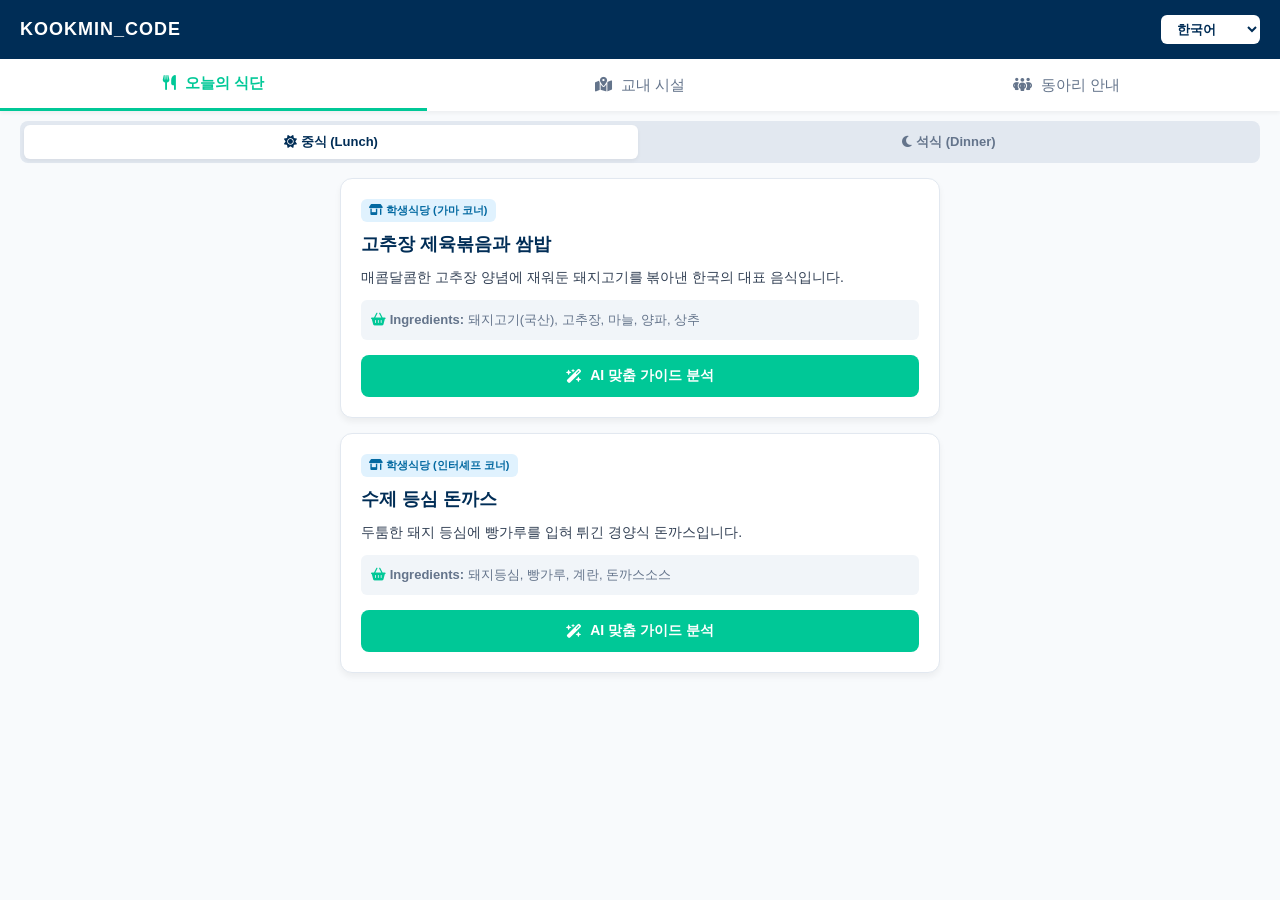
==== index.html @ 3a3d72f1 "Add files via upload" ====
<!DOCTYPE html>
<html lang="ko">
<head>
    <meta charset="UTF-8">
    <meta name="viewport" content="width=device-width, initial-scale=1.0">
    <title>Kookmin_Code PWA Prototype</title>
    <link rel="stylesheet" href="https://cdnjs.cloudflare.com/ajax/libs/font-awesome/6.5.1/css/all.min.css">
    <link rel="stylesheet" href="style.css">
</head>
<body>
<div id="app">

    <header>
        <div class="logo">KOOKMIN_CODE</div>
        <select id="lang-selector" onchange="controller.changeLanguage(this.value)">
            <option value="ko">한국어</option>
            <option value="en">English</option>
            <option value="zh">中文</option>
            <option value="ja">日本語</option>
            <option value="de">Deutsch</option>
            <option value="fr">Français</option>
            <option value="ru">Русский</option>
        </select>
    </header>

    <nav>
        <button onclick="controller.viewSection('menu')" class="nav-btn active" id="btn-menu">
            <i class="fa-solid fa-utensils"></i>
            <span data-i18n="nav_menu">오늘의 식단</span>
        </button>
        <button onclick="controller.viewSection('facility')" class="nav-btn" id="btn-facility">
            <i class="fa-solid fa-map-location-dot"></i>
            <span data-i18n="nav_facility">교내 시설</span>
        </button>
        <button onclick="controller.viewSection('club')" class="nav-btn" id="btn-club">
            <i class="fa-solid fa-people-group"></i>
            <span data-i18n="nav_club">동아리 안내</span>
        </button>
    </nav>

    <div id="meal-filter-bar" class="meal-filter">
        <button onclick="controller.changeMealTime('LUNCH')" class="meal-btn active" id="btn-lunch">
            <i class="fa-solid fa-sun"></i>
            <span data-i18n="meal_lunch">중식 (Lunch)</span>
        </button>
        <button onclick="controller.changeMealTime('DINNER')" class="meal-btn" id="btn-dinner">
            <i class="fa-solid fa-moon"></i>
            <span data-i18n="meal_dinner">석식 (Dinner)</span>
        </button>
    </div>

    <main id="content"></main>

    <div id="ai-modal" class="modal">
        <div class="modal-content">
            <span class="close" onclick="controller.closeAI()">&times;</span>
            <h3>
                <i class="fa-solid fa-wand-magic-sparkles" style="color:#00C897;"></i>
                <span id="ai-modal-header">AI Cultural Guide</span>
            </h3>
            <div id="ai-result">Analyzing...</div>
        </div>
    </div>

</div>

<script src="data.js"></script>
<script src="app.js"></script>
</body>
</html>
---- style.css ----
/* ─────────────────────────────────────────────────
   기본 테마 변수 정의 (기존 테마 100% 유지)
   ───────────────────────────────────────────────── */
:root {
    --primary: #002D56;
    --accent:  #00C897;
    --bg:      #f8fafc;
    --text:    #334155;
}

body {
    margin: 0;
    font-family: -apple-system, BlinkMacSystemFont, "Segoe UI", Roboto,
                 "Helvetica Neue", Arial, sans-serif;
    background: var(--bg);
    color: var(--text);
    -webkit-tap-highlight-color: transparent;
}

/* ─────────────────────────────────────────────────
   헤더 & 로고
   ───────────────────────────────────────────────── */
header {
    background: var(--primary);
    color: white;
    padding: 15px 20px;
    display: flex;
    justify-content: space-between;
    align-items: center;
    box-shadow: 0 2px 4px rgba(0, 0, 0, 0.1);
}

.logo {
    font-weight: 800;
    font-size: 18px;
    letter-spacing: 1px;
}

header select {
    padding: 6px 12px;
    border-radius: 6px;
    border: none;
    font-weight: bold;
    cursor: pointer;
    outline: none;
    background: #ffffff;
    color: var(--primary);
}

/* ─────────────────────────────────────────────────
   상단 메인 탭 네비게이션 (공지 -> 동아리 대체)
   ───────────────────────────────────────────────── */
nav {
    display: flex;
    background: white;
    box-shadow: 0 2px 4px rgba(0, 0, 0, 0.05);
    position: sticky;
    top: 0;
    z-index: 10;
}

.nav-btn {
    flex: 1;
    border: none;
    background: none;
    padding: 15px 0;
    font-size: 15px;
    color: #64748b;
    cursor: pointer;
    transition: color 0.3s, border-bottom 0.3s;
}

.nav-btn i {
    margin-right: 5px;
}

.nav-btn.active {
    color: var(--accent);
    border-bottom: 3px solid var(--accent);
    font-weight: bold;
}

/* ─────────────────────────────────────────────────
   중식 / 석식 서브 필터 바
   ───────────────────────────────────────────────── */
.meal-filter {
    display: flex;
    background: #e2e8f0;
    margin: 10px 20px 0 20px;
    border-radius: 8px;
    padding: 4px;
    gap: 4px;
}

.meal-btn {
    flex: 1;
    border: none;
    background: transparent;
    padding: 8px 0;
    border-radius: 6px;
    cursor: pointer;
    font-size: 13px;
    color: #64748b;
    font-weight: 600;
    transition: background 0.2s, color 0.2s;
}

.meal-btn.active {
    background: white;
    color: var(--primary);
    box-shadow: 0 2px 4px rgba(0, 0, 0, 0.05);
}

/* ─────────────────────────────────────────────────
   콘텐츠 레이아웃
   ───────────────────────────────────────────────── */
main {
    padding: 15px;
    max-width: 600px;
    margin: 0 auto;
}

.card {
    background: white;
    border-radius: 12px;
    padding: 20px;
    margin-bottom: 15px;
    box-shadow: 0 4px 6px rgba(0, 0, 0, 0.05);
    border: 1px solid #e2e8f0;
}

.card h3 {
    margin: 10px 0;
    color: var(--primary);
    font-size: 18px;
}

.card p.intro {
    margin: 0 0 12px 0;
    font-size: 14px;
    color: #334155;
    line-height: 1.6;
}

.card p.ingredients {
    font-size: 13px;
    color: #64748b;
    margin: 0;
    padding: 10px;
    background: #f1f5f9;
    border-radius: 6px;
    line-height: 1.5;
}

.tag {
    display: inline-block;
    background: #e2e8f0;
    color: #475569;
    padding: 4px 8px;
    border-radius: 6px;
    font-size: 11px;
    font-weight: bold;
}

/* ─────────────────────────────────────────────────
   시설 가이드 전용 추가 이모티콘 레이아웃
   ───────────────────────────────────────────────── */
.emoji-container::-webkit-scrollbar {
    display: none;
}

.facility-card {
    background: #ffffff;
    border-radius: 12px;
    margin-bottom: 12px;
    border: 1px solid #e2e8f0;
    overflow: hidden;
    transition: all 0.2s ease;
    box-shadow: 0 2px 4px rgba(0,0,0,0.02);
}

/* ─────────────────────────────────────────────────
   동아리 안내 전용 추가 레이아웃 스타일
   ───────────────────────────────────────────────── */
.club-hero {
    background: linear-gradient(135deg, var(--primary), #064b83);
    color: white;
    border-radius: 14px;
    padding: 20px;
    margin-bottom: 15px;
    box-shadow: 0 6px 16px rgba(0, 45, 86, 0.12);
}

.club-hero h2 {
    margin: 0 0 8px 0;
    font-size: 20px;
    font-weight: 800;
}

.club-hero p {
    margin: 0;
    font-size: 13px;
    opacity: 0.85;
    line-height: 1.4;
}

.club-summary-grid {
    display: grid;
    grid-template-columns: repeat(2, 1fr);
    gap: 10px;
    margin-top: 15px;
}

.club-summary-box {
    background: rgba(255, 255, 255, 0.12);
    padding: 10px;
    border-radius: 8px;
    text-align: center;
}

.club-summary-box .num {
    font-size: 20px;
    font-weight: 700;
    color: var(--accent);
    display: block;
}

.club-summary-box .label {
    font-size: 11px;
    opacity: 0.8;
}

.club-filter-scroll {
    display: flex;
    gap: 8px;
    overflow-x: auto;
    padding: 5px 2px 15px 2px;
    margin-bottom: 5px;
    scrollbar-width: none;
}

.club-filter-scroll::-webkit-scrollbar {
    display: none;
}

.club-filter-btn {
    border: 1px solid #e2e8f0;
    background: #ffffff;
    color: #64748b;
    border-radius: 20px;
    padding: 8px 14px;
    font-size: 12px;
    font-weight: 700;
    cursor: pointer;
    white-space: nowrap;
    transition: all 0.2s ease;
}

.club-filter-btn.active {
    background: var(--primary);
    color: white;
    border-color: var(--primary);
    box-shadow: 0 4px 6px rgba(0, 45, 86, 0.15);
}

.club-card {
    background: white;
    border-radius: 12px;
    padding: 18px;
    margin-bottom: 12px;
    border: 1px solid #e2e8f0;
    box-shadow: 0 2px 4px rgba(0, 0, 0, 0.02);
}

.club-card h4 {
    margin: 0 0 8px 0;
    color: var(--primary);
    font-size: 16px;
    font-weight: 700;
    display: flex;
    justify-content: space-between;
    align-items: flex-start;
    gap: 8px;
}

.club-card h4 > span:first-child {
    flex: 1;
    min-width: 0;
    word-break: break-word;
}

.club-card h4 > span:last-child {
    flex-shrink: 0;
}

.club-info-row {
    font-size: 13px;
    margin-bottom: 6px;
    line-height: 1.5;
    display: flex;
    align-items: flex-start;
    gap: 6px;
}

.club-info-row strong {
    color: #475569;
    flex-shrink: 0;
    min-width: 60px;
    max-width: 110px;
    word-break: break-word;
}

.club-instagram-tag {
    display: inline-flex;
    align-items: center;
    gap: 4px;
    color: #d946ef;
    background: #fdf4ff;
    border: 1px solid #f5d0fe;
    padding: 4px 10px;
    border-radius: 20px;
    font-size: 11px;
    font-weight: 700;
    text-decoration: none;
    margin-top: 5px;
}

.club-instagram-tag.none {
    color: #94a3b8;
    background: #f8fafc;
    border-color: #e2e8f0;
    pointer-events: none;
}

/* ─────────────────────────────────────────────────
   AI 가이드 버튼 & 모달
   ───────────────────────────────────────────────── */
.ai-btn {
    background: var(--accent);
    color: white;
    border: none;
    padding: 12px 15px;
    border-radius: 8px;
    cursor: pointer;
    margin-top: 15px;
    width: 100%;
    font-weight: bold;
    font-size: 14px;
    transition: background 0.2s;
    display: flex;
    align-items: center;
    justify-content: center;
    gap: 8px;
}

.ai-btn:hover {
    background: #00a87d;
}

.modal {
    display: none;
    position: fixed;
    z-index: 100;
    left: 0;
    top: 0;
    width: 100%;
    height: 100%;
    background: rgba(0, 0, 0, 0.5);
    align-items: center;
    justify-content: center;
}

.modal-content {
    background: white;
    padding: 25px;
    width: 85%;
    max-width: 400px;
    border-radius: 15px;
    position: relative;
    box-shadow: 0 10px 25px rgba(0, 0, 0, 0.2);
    color: var(--text);
}

.close {
    position: absolute;
    right: 20px;
    top: 15px;
    font-size: 28px;
    cursor: pointer;
    color: #94a3b8;
    line-height: 1;
}

.close:hover {
    color: #475569;
}

#ai-result {
    margin-top: 15px;
    line-height: 1.7;
    font-size: 14px;
}
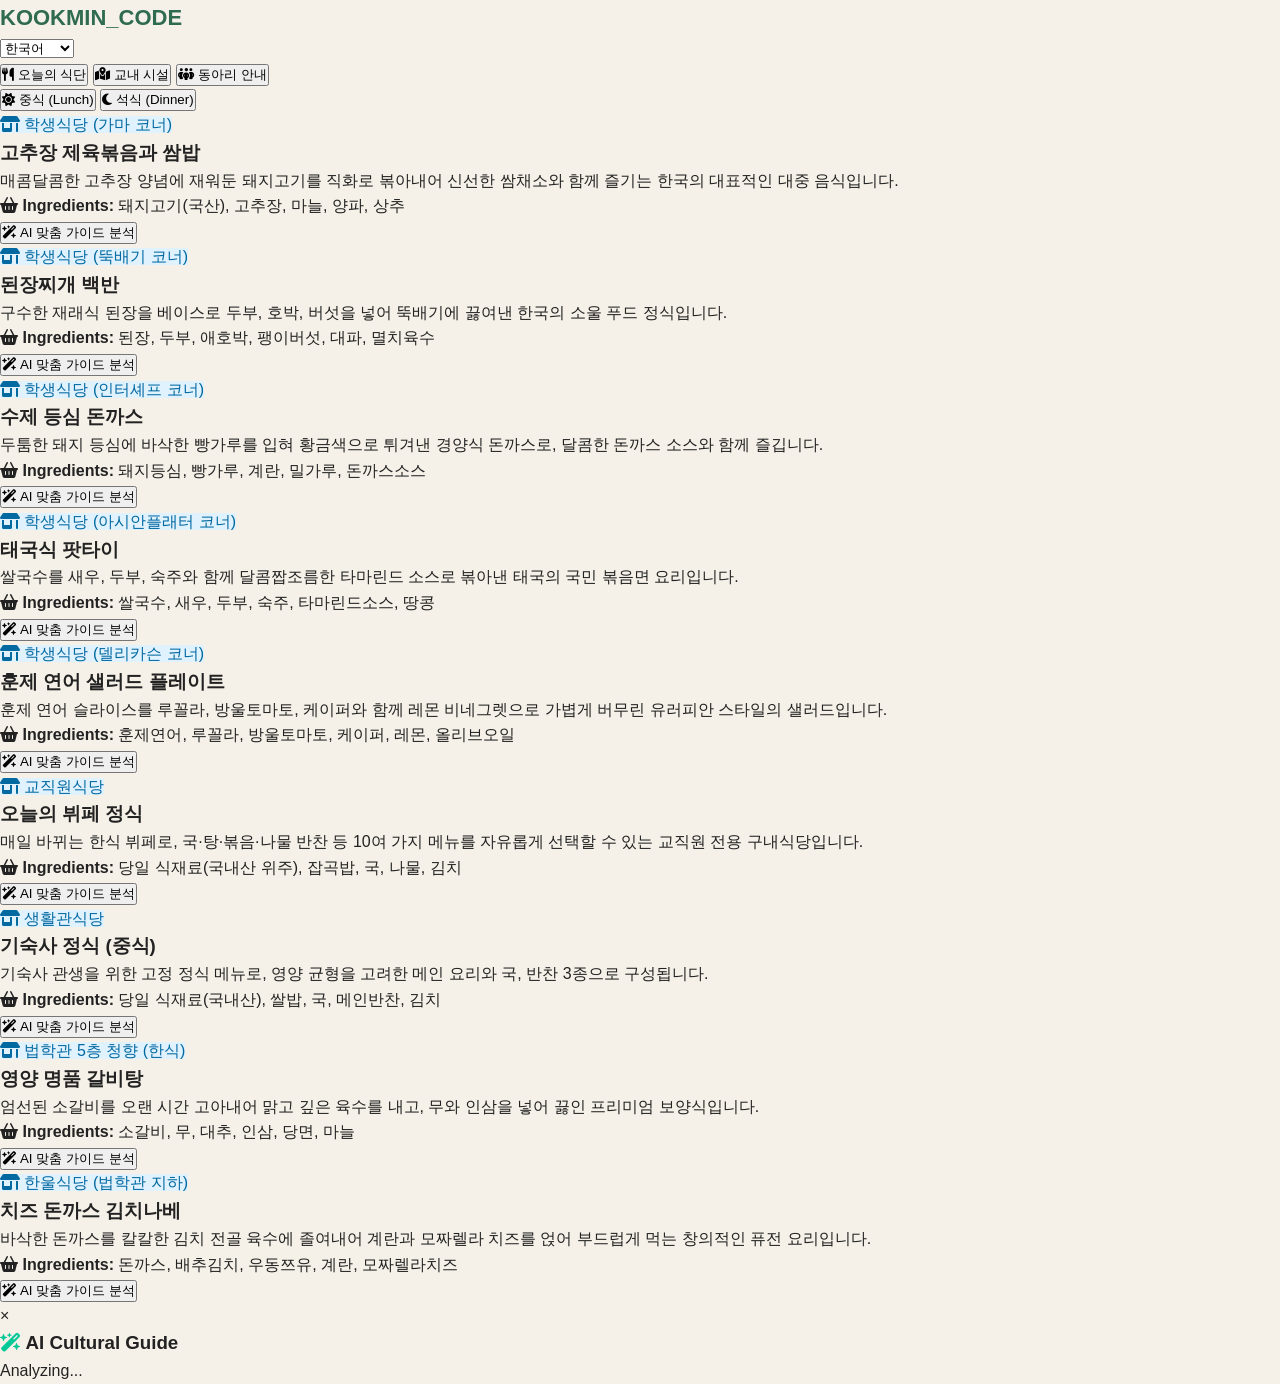
==== commit 9c258e27: "Update index.html" ====
--- a/index.html
+++ b/index.html
@@ -5,7 +5,7 @@
     <meta name="viewport" content="width=device-width, initial-scale=1.0">
     <title>Kookmin_Code PWA Prototype</title>
     <link rel="stylesheet" href="https://cdnjs.cloudflare.com/ajax/libs/font-awesome/6.5.1/css/all.min.css">
-    <link rel="stylesheet" href="style.css">
+    <link rel="stylesheet" href="assets/css/style.css">
 </head>
 <body>
 <div id="app">
@@ -64,7 +64,7 @@
 
 </div>
 
-<script src="data.js"></script>
-<script src="app.js"></script>
+<script src="assets/js/data.js"></script>
+<script src="assets/js/app.js"></script>
 </body>
-</html>+</html>
--- a/assets/css/style.css
+++ b/assets/css/style.css
@@ -0,0 +1,931 @@
+:root {
+    --primary-color: #4a90e2;
+    --primary-hover: #357abd;
+    --bg-color: #f8f9fa;
+    --card-bg: #ffffff;
+    --text-color: #333333;
+    --border-color: #cccccc;
+    --success-color: #28a745;
+    --danger-color: #dc3545;
+    --font-main: 'Malgun Gothic', sans-serif;
+}
+
+* { box-sizing: border-box; margin: 0; padding: 0; }
+body { font-family: var(--font-main); background-color: var(--bg-color); color: var(--text-color); line-height: 1.6; }
+
+/* --- HEADER --- */
+.header { background-color: var(--card-bg); border-bottom: 2px solid var(--border-color); position: sticky; top: 0; z-index: 1000; }
+.header-container { max-width: 1200px; margin: 0 auto; padding: 15px 20px; display: flex; justify-content: space-between; align-items: center; }
+.nav-menu button { background: none; border: none; padding: 8px 16px; font-size: 1rem; cursor: pointer; font-weight: bold; }
+.nav-menu button.active, .nav-menu button:hover { color: var(--primary-color); }
+
+.lang-dropdown { position: relative; display: inline-block; }
+.lang-btn { background-color: var(--card-bg); border: 1px solid var(--border-color); padding: 6px 12px; cursor: pointer; border-radius: 4px; }
+.lang-content { display: none; position: absolute; right: 0; background-color: var(--card-bg); min-width: 100px; border: 1px solid var(--border-color); box-shadow: 0px 4px 8px rgba(0,0,0,0.1); border-radius: 4px; }
+.lang-content a { color: black; padding: 10px; text-decoration: none; display: block; }
+.lang-content a:hover { background-color: #eee; }
+.lang-dropdown:hover .lang-content { display: block; }
+
+/* --- MAIN CONTAINER --- */
+.main-container { max-width: 800px; margin: 40px auto; padding: 20px; }
+.screen { background-color: var(--card-bg); padding: 30px; border-radius: 8px; border: 2px solid var(--border-color); box-shadow: 0 4px 6px rgba(0,0,0,0.05); }
+.hidden { display: none !important; }
+
+.intro-header { text-align: center; margin-bottom: 30px; }
+.game-selection { display: flex; gap: 20px; margin-bottom: 30px; }
+.game-card { flex: 1; border: 2px solid var(--border-color); border-radius: 6px; padding: 30px 20px; text-align: center; cursor: pointer; transition: transform 0.2s, border-color 0.2s; }
+.game-card:hover { transform: translateY(-5px); border-color: var(--primary-color); }
+.game-card .icon { font-size: 2.5rem; margin-bottom: 10px; }
+
+.dashboard { background: #f1f3f5; padding: 15px; border-radius: 6px; margin-bottom: 30px; }
+.quick-menu { display: flex; justify-content: center; gap: 10px; border-top: 1px dashed var(--border-color); padding-top: 20px; }
+.quick-menu button { background: none; border: 1px solid var(--border-color); padding: 6px 12px; border-radius: 4px; cursor: pointer; }
+
+/* --- GAME PLAY SCREEN --- */
+.game-header { display: flex; justify-content: space-between; align-items: center; font-weight: bold; margin-bottom: 20px; padding-bottom: 10px; border-bottom: 1px solid var(--border-color); font-size: 0.95rem; }
+#current-score-board { color: var(--primary-color); background: #e8f4fd; padding: 4px 10px; border-radius: 20px; }
+.image-area { width: 100%; height: 250px; background-color: #e9ecef; display: flex; justify-content: center; align-items: center; border-radius: 6px; margin-bottom: 20px; overflow: hidden; }
+.image-area img { max-width: 100%; max-height: 100%; object-fit: cover; }
+.question-text { font-size: 1.25rem; font-weight: bold; text-align: center; margin-bottom: 25px; }
+.options-area { display: flex; flex-direction: column; gap: 10px; margin-bottom: 25px; }
+
+.option-btn { background-color: var(--card-bg); border: 2px solid var(--border-color); padding: 12px; font-size: 1rem; border-radius: 6px; cursor: pointer; text-align: left; }
+.option-btn:hover { background-color: #f1f3f5; }
+.options-area.ox-layout { flex-direction: row; }
+.options-area.ox-layout .option-btn { flex: 1; text-align: center; font-size: 2rem; padding: 20px; }
+
+.feedback-area { padding: 15px; border-radius: 6px; text-align: center; background-color: #e8f4fd; }
+#feedback-result { font-size: 1.5rem; font-weight: bold; margin-bottom: 5px; }
+.correct { color: var(--success-color); }
+.wrong { color: var(--danger-color); }
+#next-btn { margin-top: 15px; background-color: var(--primary-color); color: white; border: none; padding: 10px 20px; border-radius: 4px; cursor: pointer; }
+
+/* --- RESULT SCREEN --- */
+.final-score { font-size: 2rem; margin: 20px 0; text-align: center; }
+#final-score-val { font-weight: bold; color: var(--primary-color); }
+.retry-btn { display: block; margin: 0 auto; background-color: var(--text-color); color: white; padding: 10px 20px; border: none; border-radius: 4px; cursor: pointer; }
+
+.footer { text-align: center; padding: 20px; font-size: 0.9rem; color: #666; border-top: 1px solid var(--border-color); background-color: var(--card-bg); }
+
+/* --- MEDIA QUERY --- */
+@media (max-width: 600px) {
+    .header-container { flex-direction: column; gap: 10px; }
+    .game-selection, .options-area.ox-layout { flex-direction: column; }
+    .game-header { flex-direction: column; gap: 5px; text-align: center; }
+}
+:root {
+  --color-bg: #f6f1e8;
+  --color-surface: #ffffff;
+  --color-primary: #2f6b4f;
+  --color-primary-dark: #1f4635;
+  --color-accent: #f2b84b;
+  --color-text: #222222;
+  --color-muted: #6f6f6f;
+  --color-border: #e6dccb;
+  --shadow-card: 0 14px 32px rgba(34, 34, 34, 0.08);
+  --radius-lg: 28px;
+  --radius-md: 20px;
+}
+
+* {
+  box-sizing: border-box;
+}
+
+body {
+  margin: 0;
+  font-family: Arial, "Noto Sans KR", sans-serif;
+  color: var(--color-text);
+  background: var(--color-bg);
+  line-height: 1.6;
+}
+
+a {
+  color: inherit;
+  text-decoration: none;
+}
+
+img {
+  display: block;
+}
+
+/* Header */
+
+.site-header {
+  position: sticky;
+  top: 0;
+  z-index: 100;
+  background: rgba(255, 255, 255, 0.94);
+  border-bottom: 1px solid var(--color-border);
+  backdrop-filter: blur(12px);
+}
+
+.navbar {
+  width: min(1120px, calc(100% - 32px));
+  min-height: 72px;
+  margin: 0 auto;
+  display: flex;
+  align-items: center;
+  justify-content: space-between;
+}
+
+.logo {
+  font-size: 22px;
+  font-weight: 900;
+  color: var(--color-primary);
+}
+
+.nav-menu {
+  display: flex;
+  align-items: center;
+  gap: 8px;
+  padding: 0;
+  margin: 0;
+  list-style: none;
+}
+
+.nav-menu a {
+  display: block;
+  padding: 10px 15px;
+  border-radius: 999px;
+  font-size: 15px;
+  font-weight: 700;
+  color: var(--color-muted);
+  transition: 0.25s ease;
+}
+
+.nav-menu a:hover,
+.nav-menu a.active {
+  color: #ffffff;
+  background: var(--color-primary);
+}
+
+/* Common layout */
+
+.section {
+  width: min(1120px, calc(100% - 32px));
+  margin: 0 auto 64px;
+}
+
+.eyebrow {
+  margin: 0;
+  color: var(--color-accent);
+  font-size: 13px;
+  font-weight: 900;
+  letter-spacing: 0.16em;
+}
+
+.section-title {
+  margin-bottom: 28px;
+  text-align: center;
+}
+
+.section-title h2 {
+  margin: 8px 0 10px;
+  font-size: 34px;
+  line-height: 1.2;
+}
+
+.section-title p {
+  margin: 0;
+  color: var(--color-muted);
+}
+
+/* Hero */
+
+.page-hero {
+  width: min(1120px, calc(100% - 32px));
+  margin: 56px auto 40px;
+  padding: 64px 56px;
+  border-radius: 36px;
+  color: #ffffff;
+  background:
+    radial-gradient(circle at 85% 20%, rgba(242, 184, 75, 0.35), transparent 28%),
+    linear-gradient(135deg, var(--color-primary), var(--color-primary-dark));
+  box-shadow: var(--shadow-card);
+}
+
+.page-hero h1 {
+  margin: 12px 0 18px;
+  font-size: clamp(36px, 6vw, 64px);
+  line-height: 1.08;
+  letter-spacing: -0.04em;
+}
+
+.page-hero p:last-child {
+  max-width: 720px;
+  margin: 0;
+  color: rgba(255, 255, 255, 0.86);
+  font-size: 18px;
+}
+
+/* Form page */
+
+.form-section {
+  margin-top: 40px;
+}
+
+.recommend-layout {
+  display: grid;
+  grid-template-columns: 420px 1fr;
+  gap: 28px;
+  align-items: start;
+}
+
+.recommend-form,
+.result-panel {
+  padding: 30px;
+  border-radius: var(--radius-lg);
+  background: var(--color-surface);
+  border: 1px solid rgba(230, 220, 203, 0.8);
+  box-shadow: var(--shadow-card);
+}
+
+.form-group {
+  margin-bottom: 20px;
+}
+
+.form-group label {
+  display: block;
+  margin-bottom: 8px;
+  color: var(--color-primary-dark);
+  font-size: 15px;
+  font-weight: 900;
+}
+
+.form-group select {
+  width: 100%;
+  padding: 14px 16px;
+  border: 1px solid var(--color-border);
+  border-radius: 16px;
+  color: var(--color-text);
+  background: #ffffff;
+  font-size: 15px;
+  outline: none;
+  transition: border-color 0.2s ease, box-shadow 0.2s ease;
+}
+
+.form-group select:focus {
+  border-color: var(--color-primary);
+  box-shadow: 0 0 0 4px rgba(47, 107, 79, 0.12);
+}
+
+.recommend-button {
+  width: 100%;
+  margin-top: 8px;
+  padding: 15px 18px;
+  border: 0;
+  border-radius: 999px;
+  color: #ffffff;
+  background: var(--color-primary);
+  font-size: 16px;
+  font-weight: 900;
+  cursor: pointer;
+  transition: transform 0.25s ease, background 0.25s ease, box-shadow 0.25s ease;
+}
+
+.recommend-button:hover {
+  transform: translateY(-3px);
+  background: var(--color-primary-dark);
+  box-shadow: 0 12px 24px rgba(31, 70, 53, 0.22);
+}
+
+.result-label {
+  margin: 0 0 14px;
+  color: var(--color-accent);
+  font-size: 13px;
+  font-weight: 900;
+  letter-spacing: 0.16em;
+}
+
+.result-box {
+  display: grid;
+  gap: 16px;
+}
+
+.result-box.empty {
+  min-height: 240px;
+  place-items: center;
+  padding: 32px;
+  border: 2px dashed var(--color-border);
+  border-radius: var(--radius-md);
+  color: var(--color-muted);
+  text-align: center;
+}
+
+.place-card {
+  padding: 24px;
+  border-radius: var(--radius-md);
+  background: #fffaf0;
+  border: 1px solid var(--color-border);
+}
+
+.place-card h3 {
+  margin: 10px 0 8px;
+  color: var(--color-primary-dark);
+  font-size: 24px;
+}
+
+.place-card p {
+  margin: 0;
+  color: var(--color-muted);
+}
+
+.place-badge {
+  display: inline-block;
+  padding: 6px 13px;
+  border-radius: 999px;
+  color: var(--color-primary-dark);
+  background: #f8dfa0;
+  font-size: 13px;
+  font-weight: 900;
+}
+
+.place-tip {
+  margin-top: 16px;
+  padding: 14px 16px;
+  border-radius: 16px;
+  color: #ffffff;
+  background: var(--color-primary-dark);
+  font-size: 14px;
+  font-weight: 700;
+}
+
+.no-result {
+  padding: 28px;
+  border-radius: var(--radius-md);
+  background: #fffaf0;
+  text-align: center;
+}
+
+.no-result h3 {
+  margin: 0 0 8px;
+  color: var(--color-primary-dark);
+}
+
+.no-result p {
+  margin: 0;
+  color: var(--color-muted);
+}
+
+/* Footer */
+
+.site-footer {
+  margin-top: 80px;
+  padding: 32px 16px;
+  text-align: center;
+  color: var(--color-muted);
+  background: #ffffff;
+  border-top: 1px solid var(--color-border);
+}
+
+.site-footer p {
+  margin: 0;
+}
+
+/* Responsive */
+
+@media (max-width: 860px) {
+  .navbar {
+    min-height: auto;
+    padding: 18px 0;
+    align-items: flex-start;
+    flex-direction: column;
+    gap: 14px;
+  }
+
+  .nav-menu {
+    width: 100%;
+    flex-wrap: wrap;
+  }
+
+  .nav-menu a {
+    padding: 9px 13px;
+    font-size: 14px;
+  }
+
+  .page-hero {
+    margin-top: 32px;
+    padding: 44px 28px;
+  }
+
+  .team-grid {
+    grid-template-columns: 1fr;
+  }
+
+  .leader-card {
+    grid-column: auto;
+  }
+
+  .member-card {
+    grid-template-columns: 140px 1fr;
+  }
+
+  .member-image {
+    width: 140px;
+    height: 140px;
+  }
+}
+
+@media (max-width: 560px) {
+  .section {
+    width: min(100% - 24px, 1120px);
+    margin-bottom: 48px;
+  }
+
+  .page-hero {
+    width: min(100% - 24px, 1120px);
+    padding: 36px 22px;
+    border-radius: 26px;
+  }
+
+  .page-hero p:last-child {
+    font-size: 16px;
+  }
+
+  .section-title h2 {
+    font-size: 28px;
+  }
+
+  .team-summary-card {
+    padding: 24px;
+  }
+
+  .member-card {
+    grid-template-columns: 1fr;
+    padding: 20px;
+  }
+
+  .member-image {
+    width: 100%;
+    height: 260px;
+  }
+
+  .member-info h3 {
+    font-size: 24px;
+  }
+
+  .tip-bubble {
+    left: 20px;
+    top: 20px;
+    right: 20px;
+    max-width: none;
+    border-radius: 16px;
+  }
+
+  .tip-bubble::after {
+    display: none;
+  }
+}
+
+
+
+@media (max-width: 860px) {
+  .recommend-layout {
+    grid-template-columns: 1fr;
+  }
+}
+
+@media (max-width: 560px) {
+  .recommend-form,
+  .result-panel {
+    padding: 22px;
+  }
+
+  .place-card {
+    padding: 20px;
+  }
+
+  .place-card h3 {
+    font-size: 22px;
+  }
+}
+:root {
+  --color-bg: #f6f1e8;
+  --color-surface: #ffffff;
+  --color-primary: #2f6b4f;
+  --color-primary-dark: #1f4635;
+  --color-accent: #f2b84b;
+  --color-text: #222222;
+  --color-muted: #6f6f6f;
+  --color-border: #e6dccb;
+  --shadow-card: 0 14px 32px rgba(34, 34, 34, 0.08);
+  --radius-lg: 28px;
+  --radius-md: 20px;
+}
+
+* {
+  box-sizing: border-box;
+}
+
+body {
+  margin: 0;
+  font-family: Arial, "Noto Sans KR", sans-serif;
+  color: var(--color-text);
+  background: var(--color-bg);
+  line-height: 1.6;
+}
+
+a {
+  color: inherit;
+  text-decoration: none;
+}
+
+img {
+  display: block;
+}
+
+/* Header */
+
+.site-header {
+  position: sticky;
+  top: 0;
+  z-index: 100;
+  background: rgba(255, 255, 255, 0.94);
+  border-bottom: 1px solid var(--color-border);
+  backdrop-filter: blur(12px);
+}
+
+.navbar {
+  width: min(1120px, calc(100% - 32px));
+  min-height: 72px;
+  margin: 0 auto;
+  display: flex;
+  align-items: center;
+  justify-content: space-between;
+}
+
+.logo {
+  font-size: 22px;
+  font-weight: 900;
+  color: var(--color-primary);
+}
+
+.nav-menu {
+  display: flex;
+  align-items: center;
+  gap: 8px;
+  padding: 0;
+  margin: 0;
+  list-style: none;
+}
+
+.nav-menu a {
+  display: block;
+  padding: 10px 15px;
+  border-radius: 999px;
+  font-size: 15px;
+  font-weight: 700;
+  color: var(--color-muted);
+  transition: 0.25s ease;
+}
+
+.nav-menu a:hover,
+.nav-menu a.active {
+  color: #ffffff;
+  background: var(--color-primary);
+}
+
+/* Common layout */
+
+.section {
+  width: min(1120px, calc(100% - 32px));
+  margin: 0 auto 64px;
+}
+
+.eyebrow {
+  margin: 0;
+  color: var(--color-accent);
+  font-size: 13px;
+  font-weight: 900;
+  letter-spacing: 0.16em;
+}
+
+.section-title {
+  margin-bottom: 28px;
+  text-align: center;
+}
+
+.section-title h2 {
+  margin: 8px 0 10px;
+  font-size: 34px;
+  line-height: 1.2;
+}
+
+.section-title p {
+  margin: 0;
+  color: var(--color-muted);
+}
+
+/* Hero */
+
+.page-hero {
+  width: min(1120px, calc(100% - 32px));
+  margin: 56px auto 40px;
+  padding: 64px 56px;
+  border-radius: 36px;
+  color: #ffffff;
+  background:
+    radial-gradient(circle at 85% 20%, rgba(242, 184, 75, 0.35), transparent 28%),
+    linear-gradient(135deg, var(--color-primary), var(--color-primary-dark));
+  box-shadow: var(--shadow-card);
+}
+
+.page-hero h1 {
+  margin: 12px 0 18px;
+  font-size: clamp(36px, 6vw, 64px);
+  line-height: 1.08;
+  letter-spacing: -0.04em;
+}
+
+.page-hero p:last-child {
+  max-width: 720px;
+  margin: 0;
+  color: rgba(255, 255, 255, 0.86);
+  font-size: 18px;
+}
+
+/* Team overview */
+
+.team-summary-card {
+  padding: 34px;
+  border-radius: var(--radius-lg);
+  background: var(--color-surface);
+  box-shadow: var(--shadow-card);
+  border: 1px solid rgba(230, 220, 203, 0.8);
+}
+
+.team-summary-card h3 {
+  margin: 0 0 12px;
+  color: var(--color-primary);
+  font-size: 24px;
+}
+
+.team-summary-card p {
+  margin: 0;
+  color: var(--color-muted);
+}
+
+/* Team grid */
+
+.team-grid {
+  display: grid;
+  grid-template-columns: repeat(2, minmax(0, 1fr));
+  gap: 24px;
+}
+
+.member-card {
+  display: grid;
+  grid-template-columns: 160px 1fr;
+  gap: 24px;
+  align-items: center;
+  position: relative;
+  overflow: visible;
+  padding: 24px;
+  border-radius: var(--radius-lg);
+  background: var(--color-surface);
+  box-shadow: var(--shadow-card);
+  border: 1px solid rgba(230, 220, 203, 0.8);
+  transition: transform 0.25s ease, box-shadow 0.25s ease;
+}
+
+.member-card:hover {
+  transform: translateY(-6px);
+  box-shadow: 0 18px 42px rgba(34, 34, 34, 0.12);
+}
+
+.leader-card {
+  grid-column: 1 / -1;
+  background:
+    linear-gradient(135deg, rgba(255, 255, 255, 0.96), rgba(255, 247, 221, 0.96));
+}
+
+.tip-bubble {
+  position: absolute;
+  left: 120px;
+  top: -18px;
+  z-index: 20;
+
+  max-width: 260px;
+  padding: 12px 16px;
+  border-radius: 18px 18px 18px 4px;
+
+  background: var(--color-primary-dark);
+  color: #ffffff;
+  font-size: 14px;
+  font-weight: 700;
+  line-height: 1.45;
+
+  opacity: 0;
+  visibility: hidden;
+  transform: translateY(12px) scale(0.96);
+  transition:
+    opacity 0.28s ease,
+    transform 0.28s ease,
+    visibility 0.28s ease;
+
+  box-shadow: 0 12px 28px rgba(31, 70, 53, 0.24);
+  pointer-events: none;
+}
+
+.tip-bubble::after {
+  content: "";
+  position: absolute;
+  left: 22px;
+  bottom: -9px;
+
+  width: 18px;
+  height: 18px;
+  background: var(--color-primary-dark);
+
+  transform: rotate(45deg);
+  border-radius: 2px;
+}
+
+.member-card:hover .tip-bubble {
+  opacity: 1;
+  visibility: visible;
+  transform: translateY(0) scale(1);
+}
+
+/* Image hover change */
+
+.member-image {
+  position: relative;
+  width: 160px;
+  height: 160px;
+  overflow: hidden;
+  border-radius: 26px;
+  background: #eadfcd;
+  border: 1px solid var(--color-border);
+}
+
+.member-image img {
+  position: absolute;
+  inset: 0;
+  width: 100%;
+  height: 100%;
+  object-fit: cover;
+  transition: opacity 0.35s ease, transform 0.35s ease;
+}
+
+.member-image .default-img {
+  opacity: 1;
+  z-index: 1;
+}
+
+.member-image .hover-img {
+  opacity: 0;
+  z-index: 2;
+}
+
+.member-card:hover .member-image .default-img,
+.member-image:hover .default-img {
+  opacity: 0;
+  transform: scale(1.05);
+}
+
+.member-card:hover .member-image .hover-img,
+.member-image:hover .hover-img {
+  opacity: 1;
+  transform: scale(1.05);
+}
+
+/* Member text */
+
+.member-info h3 {
+  margin: 10px 0 4px;
+  font-size: 26px;
+  line-height: 1.2;
+}
+
+.member-info p {
+  margin: 0;
+  color: var(--color-muted);
+}
+
+.member-major {
+  margin-bottom: 12px !important;
+  font-size: 15px;
+  font-weight: 700;
+  color: var(--color-primary) !important;
+}
+
+.member-badge {
+  display: inline-block;
+  padding: 6px 13px;
+  border-radius: 999px;
+  color: var(--color-primary-dark);
+  background: #f8dfa0;
+  font-size: 13px;
+  font-weight: 900;
+}
+
+/* Footer */
+
+.site-footer {
+  margin-top: 80px;
+  padding: 32px 16px;
+  text-align: center;
+  color: var(--color-muted);
+  background: #ffffff;
+  border-top: 1px solid var(--color-border);
+}
+
+.site-footer p {
+  margin: 0;
+}
+
+/* Responsive */
+
+@media (max-width: 860px) {
+  .navbar {
+    min-height: auto;
+    padding: 18px 0;
+    align-items: flex-start;
+    flex-direction: column;
+    gap: 14px;
+  }
+
+  .nav-menu {
+    width: 100%;
+    flex-wrap: wrap;
+  }
+
+  .nav-menu a {
+    padding: 9px 13px;
+    font-size: 14px;
+  }
+
+  .page-hero {
+    margin-top: 32px;
+    padding: 44px 28px;
+  }
+
+  .team-grid {
+    grid-template-columns: 1fr;
+  }
+
+  .leader-card {
+    grid-column: auto;
+  }
+
+  .member-card {
+    grid-template-columns: 140px 1fr;
+  }
+
+  .member-image {
+    width: 140px;
+    height: 140px;
+  }
+}
+
+@media (max-width: 560px) {
+  .section {
+    width: min(100% - 24px, 1120px);
+    margin-bottom: 48px;
+  }
+
+  .page-hero {
+    width: min(100% - 24px, 1120px);
+    padding: 36px 22px;
+    border-radius: 26px;
+  }
+
+  .page-hero p:last-child {
+    font-size: 16px;
+  }
+
+  .section-title h2 {
+    font-size: 28px;
+  }
+
+  .team-summary-card {
+    padding: 24px;
+  }
+
+  .member-card {
+    grid-template-columns: 1fr;
+    padding: 20px;
+  }
+
+  .member-image {
+    width: 100%;
+    height: 260px;
+  }
+
+  .member-info h3 {
+    font-size: 24px;
+  }
+
+  .tip-bubble {
+    left: 20px;
+    top: 20px;
+    right: 20px;
+    max-width: none;
+    border-radius: 16px;
+  }
+
+  .tip-bubble::after {
+    display: none;
+  }
+}
